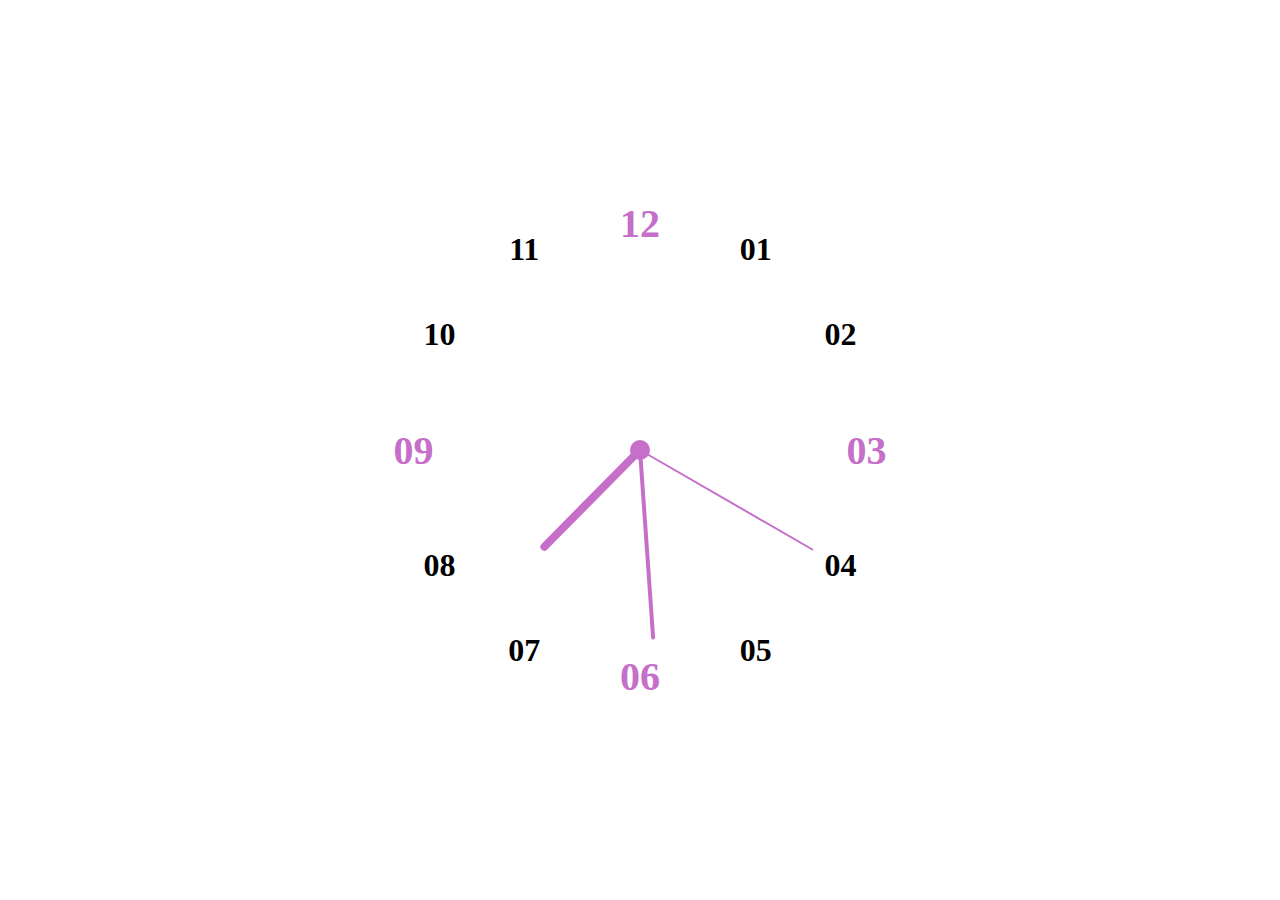
==== index.html @ 3dd90515 "Merge pull request #4 from matincodes/clock" ====
<!DOCTYPE html>
    <head>
        <meta charset="utf-8">
        <meta http-equiv="X-UA-Compatible" content="IE=edge">
        <title></title>
        <meta name="description" content="">
        <meta name="viewport" content="width=device-width, initial-scale=1">
        <link rel="stylesheet" href="style.css">
    </head>
    <body>
        <div class="clock">
            <div class="num num1">
                <div>01</div>
            </div>
            <div class="num num2">
                <div>02</div>
            </div>
            <div class="num num3">
                <div>03</div>
            </div>
            <div class="num num4">
                <div>04</div>
            </div>
            <div class="num num5">
                <div>05</div>
            </div>
            <div class="num num6">
                <div>06</div>
            </div>
            <div class="num num7">
                <div>07</div>
            </div>
            <div class="num num8">
                <div>08</div>
            </div>
            <div class="num num9">
                <div>09</div>
            </div>
            <div class="num num10">
                <div>10</div>
            </div>
            <div class="num num11">
                <div>11</div>
            </div>
            <div class="num num12">
                <div>12</div>
            </div>

            <div class="hand" id="hr">
                <div class="hr"></div>
            </div>
            <div class="hand" id="mn">
                <div class="mn"></div>
            </div>
            <div class="hand" id="sc">
                <div class="sc"></div>
            </div>
        </div>

        <script src="index.js"></script>
    </body>
</html>
---- style.css ----
*{
    margin: 0;
    padding: 0;
    box-sizing: border-box;
}

body{
    width: 100vw;
    height: 100vh;
    overflow: hidden;
    display: flex;
    justify-content: center;
    align-items: center;
}

.clock{
    position: relative;
    width: 500px;
    height: 500px;
    overflow: hidden;
    border-radius: 250px;
}

.clock::before{
    content: '';
    position: absolute;
    top: 50%;
    left: 50%;
    transform: translate(-50%, -50%);
    width: 20px;
    height: 20px;
    background: #c66fc9;
    border-radius: 50%;
}
.num{
    position: absolute;
    width: 100%;
    height: 100%;
    top: 0;
    left: 0;
    text-align: center;
    font-size: 2rem;
    font-weight: 600;
}

.num1{
    transform: rotate(30deg);
}

.num1 div{
    transform: rotate(-30deg);
}

.num2{
    transform: rotate(60deg);
}

.num2 div{
    transform: rotate(-60deg);
}

.num3{
    transform: rotate(90deg);
}

.num3 div{
    transform: rotate(-90deg);
    color: #c66fc9;
    font-size: 2.5rem;
}

.num4{
    transform: rotate(120deg);
}

.num4 div{
    transform: rotate(-120deg);
}

.num5{
    transform: rotate(150deg);
}

.num5 div{
    transform: rotate(-150deg);
}

.num6{
    transform: rotate(180deg);
}

.num6 div{
    transform: rotate(-180deg);
    color: #c66fc9;
    font-size: 2.5rem;
}

.num7{
    transform: rotate(210deg);
}

.num7 div{
    transform: rotate(-210deg);
}

.num8{
    transform: rotate(240deg);
}

.num8 div{
    transform: rotate(-240deg);
}

.num9 {
    transform: rotate(270deg);
}

.num9 div{
    transform: rotate(-270deg);
    color: #c66fc9;
    font-size: 2.5rem;
}

.num10{
    transform: rotate(300deg);
}

.num10 div{
    transform: rotate(-300deg);
}

.num11{
    transform: rotate(330deg);
}

.num11 div{
    transform: rotate(-330deg);
}

.num12 div{
    color: #c66fc9;
    font-size: 2.5rem;
}



.hand{
    position: absolute;
    top: 0;
    left: 0;
    width: 100%;
    height: 100%;
}



.hand div{
    position: absolute;
    bottom: 50%;
    left: 50%;
    transform: translateX(-50%);
    background:#c66fc9;
    border-radius: 6px 6px 0 0;
}

.hr{
    width: 8px;
    height: 28%;
}

.mn{
    width: 4px;
    height: 38%;
}

.hand .sc{
    width: 2px;
    height: 40%;
}
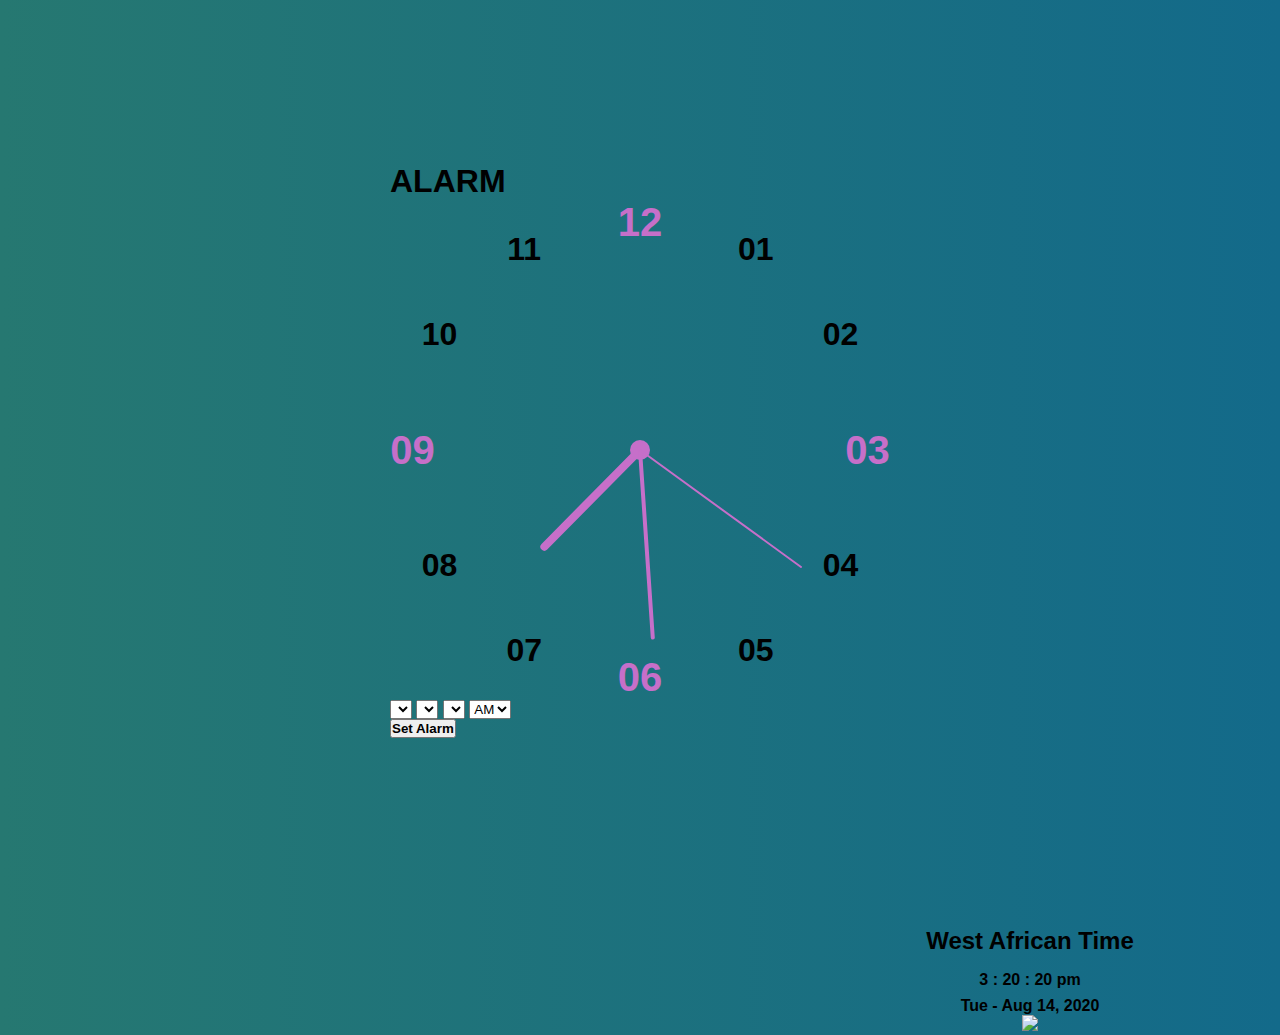
==== commit 501e234f: "Merge branch 'master' into new" ====
--- a/index.html
+++ b/index.html
@@ -1,62 +1,120 @@
 <!DOCTYPE html>
-    <head>
-        <meta charset="utf-8">
-        <meta http-equiv="X-UA-Compatible" content="IE=edge">
-        <title></title>
-        <meta name="description" content="">
-        <meta name="viewport" content="width=device-width, initial-scale=1">
-        <link rel="stylesheet" href="style.css">
-    </head>
-    <body>
-        <div class="clock">
-            <div class="num num1">
-                <div>01</div>
+
+<head>
+    <meta charset="utf-8">
+    <meta http-equiv="X-UA-Compatible" content="IE=edge">
+    <title>Alarm Clock</title>
+    <meta name="description" content="">
+    <meta name="viewport" content="width=device-width, initial-scale=1">
+    <link rel="stylesheet" href="clock.css">
+  
+
+</head>
+
+<body>
+    <div id="blur">
+        <header>
+            <h1>ALARM</h1>
+        </header>
+        <section>
+            <div class="clock">
+                <div class="num num1">
+                    <div>01</div>
+                </div>
+                <div class="num num2">
+                    <div>02</div>
+                </div>
+                <div class="num num3">
+                    <div>03</div>
+                </div>
+                <div class="num num4">
+                    <div>04</div>
+                </div>
+                <div class="num num5">
+                    <div>05</div>
+                </div>
+                <div class="num num6">
+                    <div>06</div>
+                </div>
+                <div class="num num7">
+                    <div>07</div>
+                </div>
+                <div class="num num8">
+                    <div>08</div>
+                </div>
+                <div class="num num9">
+                    <div>09</div>
+                </div>
+                <div class="num num10">
+                    <div>10</div>
+                </div>
+                <div class="num num11">
+                    <div>11</div>
+                </div>
+                <div class="num num12">
+                    <div>12</div>
+                </div>
+    
+                <div class="hand" id="hr">
+                    <div class="hr"></div>
+                </div>
+                <div class="hand" id="mn">
+                    <div class="mn"></div>
+                </div>
+                <div class="hand" id="sc">
+                    <div class="sc"></div>
+                </div>
             </div>
-            <div class="num num2">
-                <div>02</div>
+        </section>
+        <!-- WHOLE PAGE TEXT -->
+    
+        <!-- CLOCK TEXT SECTION     -->
+        <section class="clock-text">
+            <h2 class="clock-text__h2">
+                West African Time
+            </h2>
+    
+            <p class="clock-text__time">
+                <span class="clock-text__hour">3</span> :
+                <span class="clock-text__minutes">20</span> :
+                <span class="clock-text__seconds">20</span>
+                <span class="clock-text__day-zone">pm</span>
+            </p>
+    
+            <p class="clock-text__date">
+                <span class="clock-text__day">Tue</span> -
+                <span class="clock-text__month">Aug</span>
+                <span class="clock-text__day-no">14</span>,
+                <span class="clock-text__year">2020</span>
+            </p>
+    
+            <div class="addbtn" id="addbtn">
+                <img id="img" src="icons8-plus.svg">
             </div>
-            <div class="num num3">
-                <div>03</div>
+        </section>
+    
+        <section id="alarm">
+            
+        </section>
+    
+        <section id="time">
+            <div class="timeDiv">
+                <h1 id="timer"></h1>
+                <select name="" id="hours"></select>
+                <select name="" id="minutes"></select>
+                <select name="" id="seconds"></select>
+                <select name="" id="ampm">
+                    <option value="AM">AM</option>
+                    <option value="PM">PM</option>
+                </select>
             </div>
-            <div class="num num4">
-                <div>04</div>
+            <div>
+                <button id="setalarm">Set Alarm</button>
             </div>
-            <div class="num num5">
-                <div>05</div>
-            </div>
-            <div class="num num6">
-                <div>06</div>
-            </div>
-            <div class="num num7">
-                <div>07</div>
-            </div>
-            <div class="num num8">
-                <div>08</div>
-            </div>
-            <div class="num num9">
-                <div>09</div>
-            </div>
-            <div class="num num10">
-                <div>10</div>
-            </div>
-            <div class="num num11">
-                <div>11</div>
-            </div>
-            <div class="num num12">
-                <div>12</div>
-            </div>
+        </section>
+    </div>
+   
+    <script src="index.js"></script>
+</body>
 
-            <div class="hand" id="hr">
-                <div class="hr"></div>
-            </div>
-            <div class="hand" id="mn">
-                <div class="mn"></div>
-            </div>
-            <div class="hand" id="sc">
-                <div class="sc"></div>
-            </div>
-        </div>
-
-        <script src="index.js"></script>
-    </body>
 </html>
--- a/clock.css
+++ b/clock.css
@@ -0,0 +1,350 @@
+*{
+    margin: 0;
+    padding: 0;
+    box-sizing: border-box;
+    
+}
+
+
+body{
+    font-family: sans-serif;
+    width: 100vw;
+    height: 100vh;
+    overflow-x: hidden;
+    display: flex;
+    justify-content: center;
+    align-items: center;
+  
+}
+
+.clock{
+    position: relative;
+    width: 500px;
+    height: 500px;
+    overflow: hidden;
+    border-radius: 250px;
+}
+
+.clock::before{
+    content: '';
+    position: absolute;
+    top: 50%;
+    left: 50%;
+    transform: translate(-50%, -50%);
+    width: 20px;
+    height: 20px;
+    background: #c66fc9;
+    border-radius: 50%;
+}
+.num{
+    position: absolute;
+    width: 100%;
+    height: 100%;
+    top: 0;
+    left: 0;
+    text-align: center;
+    font-size: 2rem;
+    font-weight: 600;
+}
+
+.num1{
+    transform: rotate(30deg);
+}
+
+.num1 div{
+    transform: rotate(-30deg);
+}
+
+.num2{
+    transform: rotate(60deg);
+}
+
+.num2 div{
+    transform: rotate(-60deg);
+}
+
+.num3{
+    transform: rotate(90deg);
+}
+
+.num3 div{
+    transform: rotate(-90deg);
+    color: #c66fc9;
+    font-size: 2.5rem;
+}
+
+.num4{
+    transform: rotate(120deg);
+}
+
+.num4 div{
+    transform: rotate(-120deg);
+}
+
+.num5{
+    transform: rotate(150deg);
+}
+
+.num5 div{
+    transform: rotate(-150deg);
+}
+
+.num6{
+    transform: rotate(180deg);
+}
+
+.num6 div{
+    transform: rotate(-180deg);
+    color: #c66fc9;
+    font-size: 2.5rem;
+}
+
+.num7{
+    transform: rotate(210deg);
+}
+
+.num7 div{
+    transform: rotate(-210deg);
+}
+
+.num8{
+    transform: rotate(240deg);
+}
+
+.num8 div{
+    transform: rotate(-240deg);
+}
+
+.num9 {
+    transform: rotate(270deg);
+}
+
+.num9 div{
+    transform: rotate(-270deg);
+    color: #c66fc9;
+    font-size: 2.5rem;
+}
+
+.num10{
+    transform: rotate(300deg);
+}
+
+.num10 div{
+    transform: rotate(-300deg);
+}
+
+.num11{
+    transform: rotate(330deg);
+}
+
+.num11 div{
+    transform: rotate(-330deg);
+}
+
+.num12 div{
+    color: #c66fc9;
+    font-size: 2.5rem;
+}
+
+
+
+.hand{
+    position: absolute;
+    top: 0;
+    left: 0;
+    width: 100%;
+    height: 100%;
+}
+
+
+
+.hand div{
+    position: absolute;
+    bottom: 50%;
+    left: 50%;
+    transform: translateX(-50%);
+    background:#c66fc9;
+    border-radius: 6px 6px 0 0;
+}
+
+.hr{
+    width: 8px;
+    height: 28%;
+}
+
+.mn{
+    width: 4px;
+    height: 38%;
+}
+
+.hand .sc{
+    width: 2px;
+    height: 40%;
+}
+
+
+/***** LUkMan's WorK *****/
+body {
+  background: #136a8a;
+  /* fallback for old browsers */
+  background: -webkit-linear-gradient(to right, #267871, #136a8aa9);
+  /* Chrome 10-25, Safari 5.1-6 */
+  background: -webkit-gradient(linear, left top, right top, from(#267871), to(#136a8a));
+  background: -webkit-linear-gradient(left, #267871, #136a8a);
+  background: -o-linear-gradient(left, #267871, #136a8a);
+  background: linear-gradient(to right, #267871, #136a8a);
+  /* W3C, IE 10+/ Edge, Firefox 16+, Chrome 26+, Opera 12+, Safari 7+ */
+}
+
+p,
+button {
+  font-weight: bold;
+}
+
+/***** TEXT SECTION *****/
+/** ClOCK  SECTION**/
+.clock-text {
+  width: 100vw;
+  position: absolute;
+  text-align: center;
+  top: 103vh;
+}
+
+.clock-text__h2 {
+  margin-bottom: 1rem;
+}
+
+.clock-text__time {
+  margin-bottom: 0.5rem;
+}
+
+/** ALARM  SECTION**/
+.alarm-text {
+  width: 100vw;
+  position: absolute;
+  text-align: center;
+  font-weight: bold;
+  top: 118vh;
+  margin-top: 2rem;
+}
+
+.alarm-text__time {
+  margin-bottom: 0.5rem;
+}
+
+.alarm-text__date {
+  margin-bottom: 1.5rem;
+}
+
+.alarm-text .alarm-set {
+  display: inline-block;
+  background-color: #17d1b8;
+  padding: 1rem 2.6rem;
+  -webkit-border-radius: 5px;
+          border-radius: 5px;
+  margin-bottom: 0.7rem;
+}
+
+.alarm-text .alarm-set__box {
+  margin-left: auto;
+  margin-right: auto;
+  border: 1px solid black;
+  width: 15rem;
+  padding: 0.5rem 0;
+}
+
+.alarm-text .alarm-set__p {
+  margin: 0.5rem 0;
+}
+
+.alarm-text .alarm-set__countdown {
+  margin: 0.5rem 0;
+}
+
+.alarm-text .alarm-set__btn {
+  padding: .5rem 1rem;
+  -webkit-border-radius: 5px;
+          border-radius: 5px;
+  background-color: #17d1b8;
+  border: none;
+}
+
+.alarm-text .set-alarm {
+  margin: 1rem 0 0.5rem;
+  padding: .5rem 1rem;
+  -webkit-border-radius: 5px;
+          border-radius: 5px;
+  background-color: #17d1b8;
+  border: none;
+}
+
+.alarm-text .alarm-edit {
+  border: 1px solid black;
+  width: 20rem;
+  margin-left: auto;
+  margin-right: auto;
+}
+
+.alarm-text .alarm-edit__p {
+  border-bottom: 1px solid black;
+  padding: 0.5rem 0;
+}
+
+.alarm-text .alarm-edit__p .X {
+  display: inline-block;
+  margin-left: 8rem;
+}
+
+.alarm-text .alarm-edit__hours-minutes {
+  display: -webkit-box;
+  display: -webkit-flex;
+  display: -ms-flexbox;
+  display: flex;
+}
+
+.alarm-text .alarm-edit__hours-minutes .edit-hours {
+  -webkit-box-flex: 0;
+  -webkit-flex: 0 0 50%;
+      -ms-flex: 0 0 50%;
+          flex: 0 0 50%;
+}
+
+.alarm-text .alarm-edit__hours-minutes .edit-hours #hour {
+  width: 3rem;
+}
+
+.alarm-text .alarm-edit__hours-minutes .edit-minutes {
+  -webkit-box-flex: 0;
+  -webkit-flex: 0 0 50%;
+      -ms-flex: 0 0 50%;
+          flex: 0 0 50%;
+}
+
+.alarm-text .alarm-edit__hours-minutes .edit-minutes #minutes {
+  width: 3rem;
+}
+
+.alarm-text .alarm-edit__sound-choose {
+  border: 1px solid black;
+  margin: .5rem auto;
+  width: -webkit-max-content;
+  width: -moz-max-content;
+  width: max-content;
+}
+
+.alarm-text .alarm-edit__sound-choose .arrow-down {
+  margin-left: 2rem;
+}
+
+.alarm-text .alarm-edit__sound-choose .arrow-right {
+  border-left: 1px solid black;
+}
+
+.alarm-text .alarm-edit__btn {
+  padding: .5rem 1rem;
+  -webkit-border-radius: 5px;
+          border-radius: 5px;
+  background-color: #17d1b8;
+  border: none;
+}
+/*# sourceMappingURL=main.css.map */